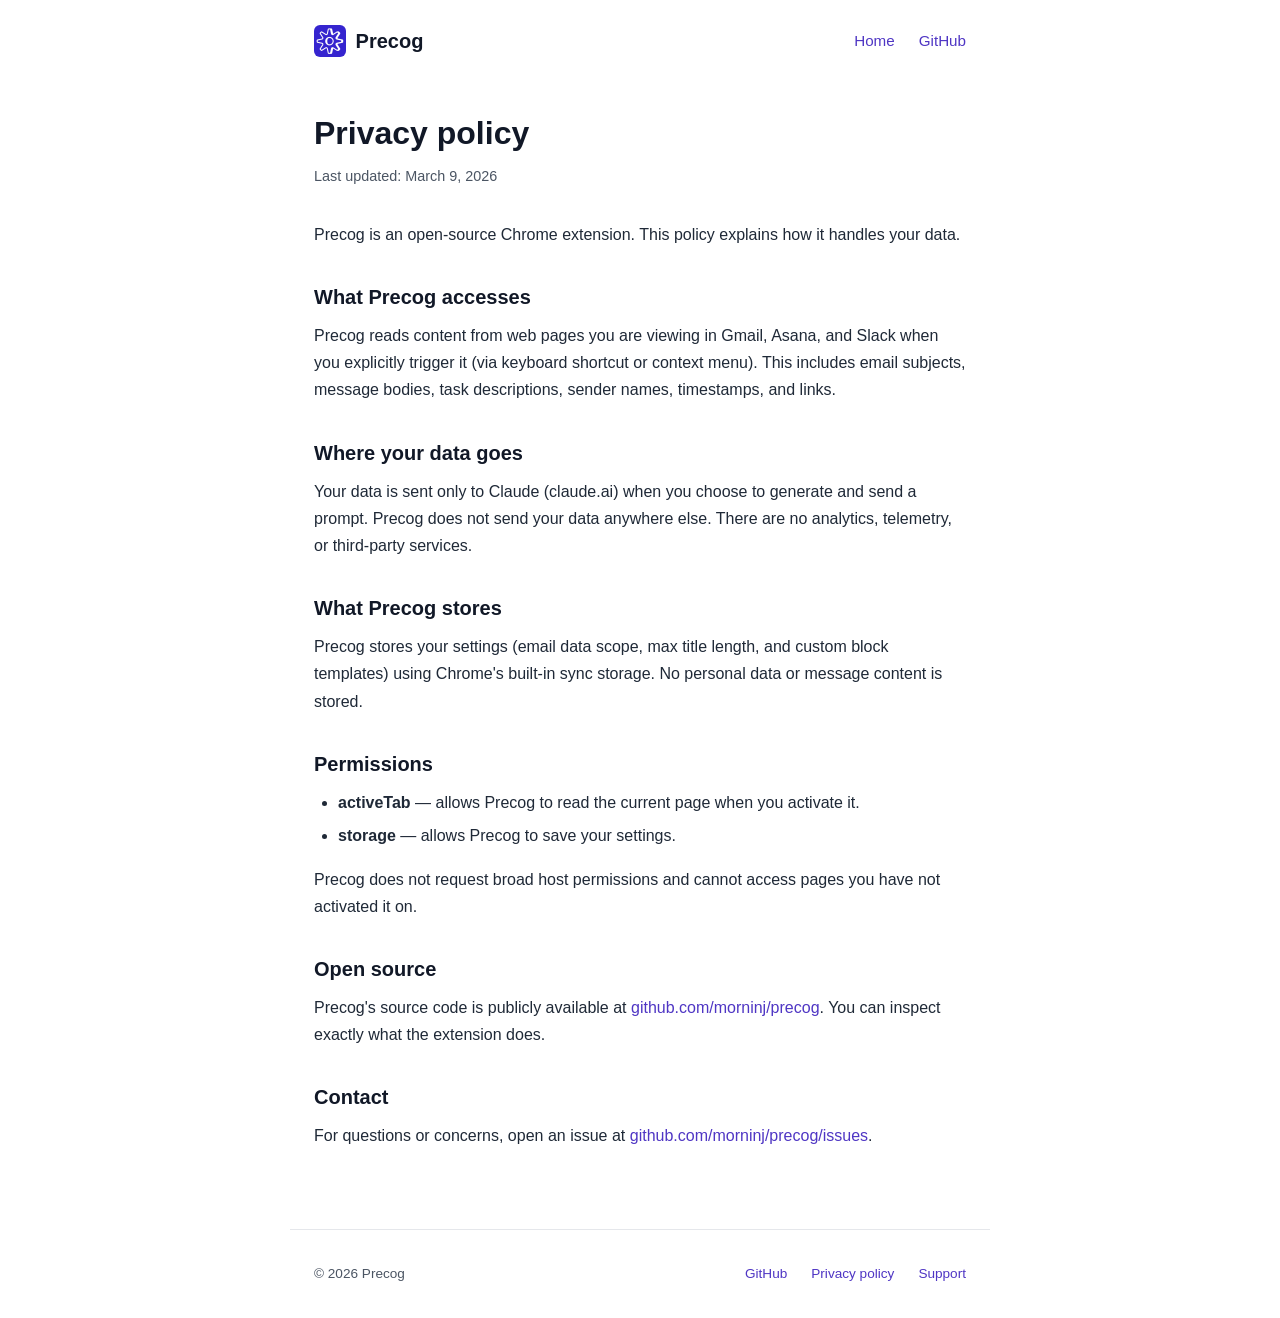
==== docs/privacy.html @ 5b80348d "Add GitHub Pages landing page and screenshot" ====
<!DOCTYPE html>
<html lang="en">
<head>
  <meta charset="UTF-8">
  <meta name="viewport" content="width=device-width, initial-scale=1.0">
  <title>Privacy Policy — Precog</title>
  <style>
    * { margin: 0; padding: 0; box-sizing: border-box; }

    :root {
      --purple: #4f36c4;
      --purple-dark: #3b28a0;
      --gray-50: #f9fafb;
      --gray-100: #f3f4f6;
      --gray-200: #e5e7eb;
      --gray-600: #4b5563;
      --gray-800: #1f2937;
      --gray-900: #111827;
    }

    body {
      font-family: -apple-system, BlinkMacSystemFont, "Segoe UI", Roboto, sans-serif;
      color: var(--gray-800);
      line-height: 1.7;
    }

    a { color: var(--purple); text-decoration: none; }
    a:hover { text-decoration: underline; }

    header {
      display: flex;
      align-items: center;
      justify-content: space-between;
      max-width: 700px;
      margin: 0 auto;
      padding: 1.5rem 1.5rem 0;
    }

    .logo {
      display: flex;
      align-items: center;
      gap: 0.6rem;
      font-size: 1.25rem;
      font-weight: 700;
      color: var(--gray-900);
    }

    .logo img { width: 32px; height: 32px; border-radius: 6px; }

    header nav { display: flex; gap: 1.5rem; font-size: 0.95rem; }

    main {
      max-width: 700px;
      margin: 0 auto;
      padding: 3rem 1.5rem 4rem;
    }

    h1 {
      font-size: 2rem;
      font-weight: 800;
      color: var(--gray-900);
      margin-bottom: 0.25rem;
    }

    .updated {
      color: var(--gray-600);
      font-size: 0.9rem;
      margin-bottom: 2rem;
    }

    h2 {
      font-size: 1.25rem;
      font-weight: 700;
      color: var(--gray-900);
      margin-top: 2rem;
      margin-bottom: 0.5rem;
    }

    p { margin-bottom: 1rem; color: var(--gray-800); }

    ul {
      margin-bottom: 1rem;
      padding-left: 1.5rem;
    }

    li { margin-bottom: 0.4rem; }

    footer {
      max-width: 700px;
      margin: 0 auto;
      padding: 2rem 1.5rem;
      border-top: 1px solid var(--gray-200);
      font-size: 0.85rem;
      color: var(--gray-600);
      display: flex;
      justify-content: space-between;
      flex-wrap: wrap;
      gap: 1rem;
    }

    footer nav { display: flex; gap: 1.5rem; }

    @media (max-width: 600px) {
      header { flex-direction: column; gap: 0.75rem; }
      footer { flex-direction: column; text-align: center; }
    }
  </style>
</head>
<body>

  <header>
    <a href="index.html" class="logo">
      <img src="icon.png" alt="Precog icon">
      Precog
    </a>
    <nav>
      <a href="index.html">Home</a>
      <a href="https://github.com/morninj/precog">GitHub</a>
    </nav>
  </header>

  <main>
    <h1>Privacy policy</h1>
    <p class="updated">Last updated: March 9, 2026</p>

    <p>Precog is an open-source Chrome extension. This policy explains how it handles your data.</p>

    <h2>What Precog accesses</h2>
    <p>Precog reads content from web pages you are viewing in Gmail, Asana, and Slack when you explicitly trigger it (via keyboard shortcut or context menu). This includes email subjects, message bodies, task descriptions, sender names, timestamps, and links.</p>

    <h2>Where your data goes</h2>
    <p>Your data is sent only to Claude (claude.ai) when you choose to generate and send a prompt. Precog does not send your data anywhere else. There are no analytics, telemetry, or third-party services.</p>

    <h2>What Precog stores</h2>
    <p>Precog stores your settings (email data scope, max title length, and custom block templates) using Chrome's built-in sync storage. No personal data or message content is stored.</p>

    <h2>Permissions</h2>
    <ul>
      <li><strong>activeTab</strong> — allows Precog to read the current page when you activate it.</li>
      <li><strong>storage</strong> — allows Precog to save your settings.</li>
    </ul>
    <p>Precog does not request broad host permissions and cannot access pages you have not activated it on.</p>

    <h2>Open source</h2>
    <p>Precog's source code is publicly available at <a href="https://github.com/morninj/precog">github.com/morninj/precog</a>. You can inspect exactly what the extension does.</p>

    <h2>Contact</h2>
    <p>For questions or concerns, open an issue at <a href="https://github.com/morninj/precog/issues">github.com/morninj/precog/issues</a>.</p>
  </main>

  <footer>
    <span>&copy; 2026 Precog</span>
    <nav>
      <a href="https://github.com/morninj/precog">GitHub</a>
      <a href="privacy.html">Privacy policy</a>
      <a href="https://github.com/morninj/precog/issues">Support</a>
    </nav>
  </footer>

</body>
</html>
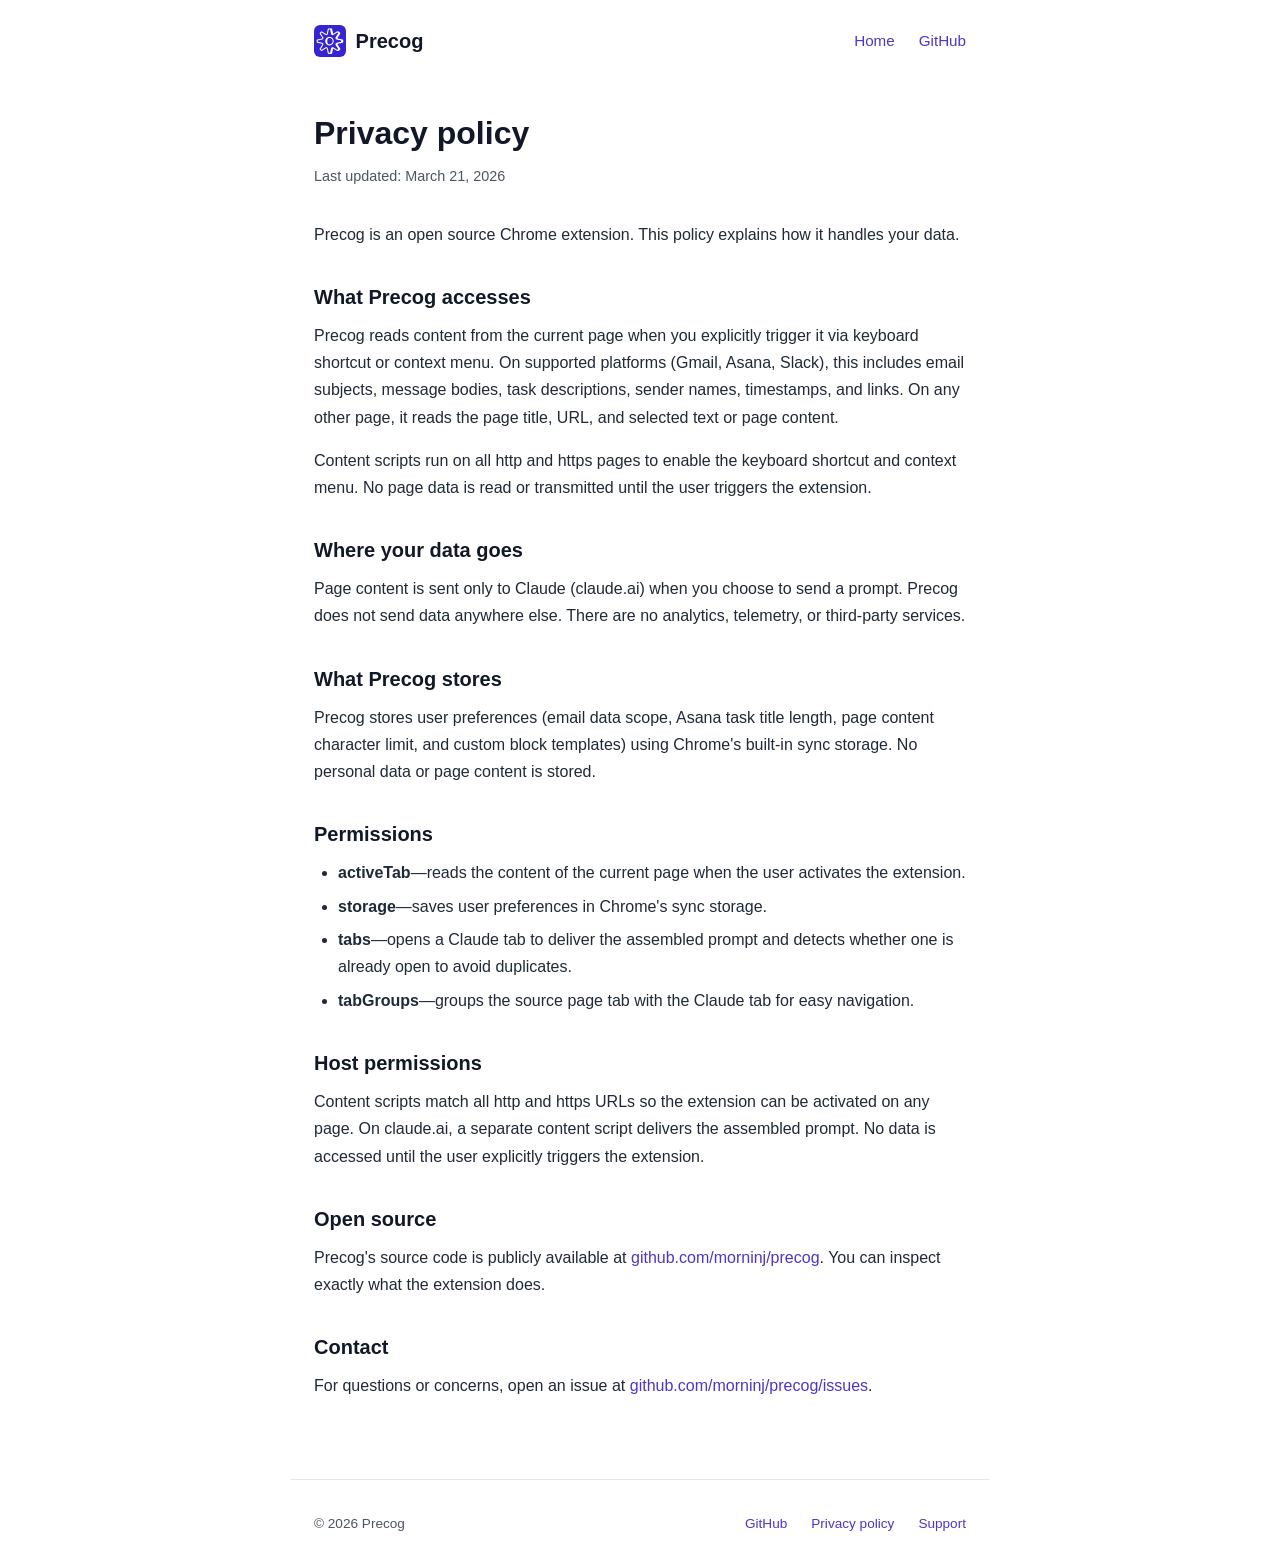
==== commit 22b863c1: "Update privacy policy with all permissions and host permissions" ====
--- a/docs/privacy.html
+++ b/docs/privacy.html
@@ -121,25 +121,30 @@
 
   <main>
     <h1>Privacy policy</h1>
-    <p class="updated">Last updated: March 9, 2026</p>
+    <p class="updated">Last updated: March 21, 2026</p>
 
-    <p>Precog is an open-source Chrome extension. This policy explains how it handles your data.</p>
+    <p>Precog is an open source Chrome extension. This policy explains how it handles your data.</p>
 
     <h2>What Precog accesses</h2>
-    <p>Precog reads content from web pages you are viewing in Gmail, Asana, and Slack when you explicitly trigger it (via keyboard shortcut or context menu). This includes email subjects, message bodies, task descriptions, sender names, timestamps, and links.</p>
+    <p>Precog reads content from the current page when you explicitly trigger it via keyboard shortcut or context menu. On supported platforms (Gmail, Asana, Slack), this includes email subjects, message bodies, task descriptions, sender names, timestamps, and links. On any other page, it reads the page title, URL, and selected text or page content.</p>
+    <p>Content scripts run on all http and https pages to enable the keyboard shortcut and context menu. No page data is read or transmitted until the user triggers the extension.</p>
 
     <h2>Where your data goes</h2>
-    <p>Your data is sent only to Claude (claude.ai) when you choose to generate and send a prompt. Precog does not send your data anywhere else. There are no analytics, telemetry, or third-party services.</p>
+    <p>Page content is sent only to Claude (claude.ai) when you choose to send a prompt. Precog does not send data anywhere else. There are no analytics, telemetry, or third-party services.</p>
 
     <h2>What Precog stores</h2>
-    <p>Precog stores your settings (email data scope, max title length, and custom block templates) using Chrome's built-in sync storage. No personal data or message content is stored.</p>
+    <p>Precog stores user preferences (email data scope, Asana task title length, page content character limit, and custom block templates) using Chrome's built-in sync storage. No personal data or page content is stored.</p>
 
     <h2>Permissions</h2>
     <ul>
-      <li><strong>activeTab</strong> — allows Precog to read the current page when you activate it.</li>
-      <li><strong>storage</strong> — allows Precog to save your settings.</li>
+      <li><strong>activeTab</strong>—reads the content of the current page when the user activates the extension.</li>
+      <li><strong>storage</strong>—saves user preferences in Chrome's sync storage.</li>
+      <li><strong>tabs</strong>—opens a Claude tab to deliver the assembled prompt and detects whether one is already open to avoid duplicates.</li>
+      <li><strong>tabGroups</strong>—groups the source page tab with the Claude tab for easy navigation.</li>
     </ul>
-    <p>Precog does not request broad host permissions and cannot access pages you have not activated it on.</p>
+
+    <h2>Host permissions</h2>
+    <p>Content scripts match all http and https URLs so the extension can be activated on any page. On claude.ai, a separate content script delivers the assembled prompt. No data is accessed until the user explicitly triggers the extension.</p>
 
     <h2>Open source</h2>
     <p>Precog's source code is publicly available at <a href="https://github.com/morninj/precog">github.com/morninj/precog</a>. You can inspect exactly what the extension does.</p>
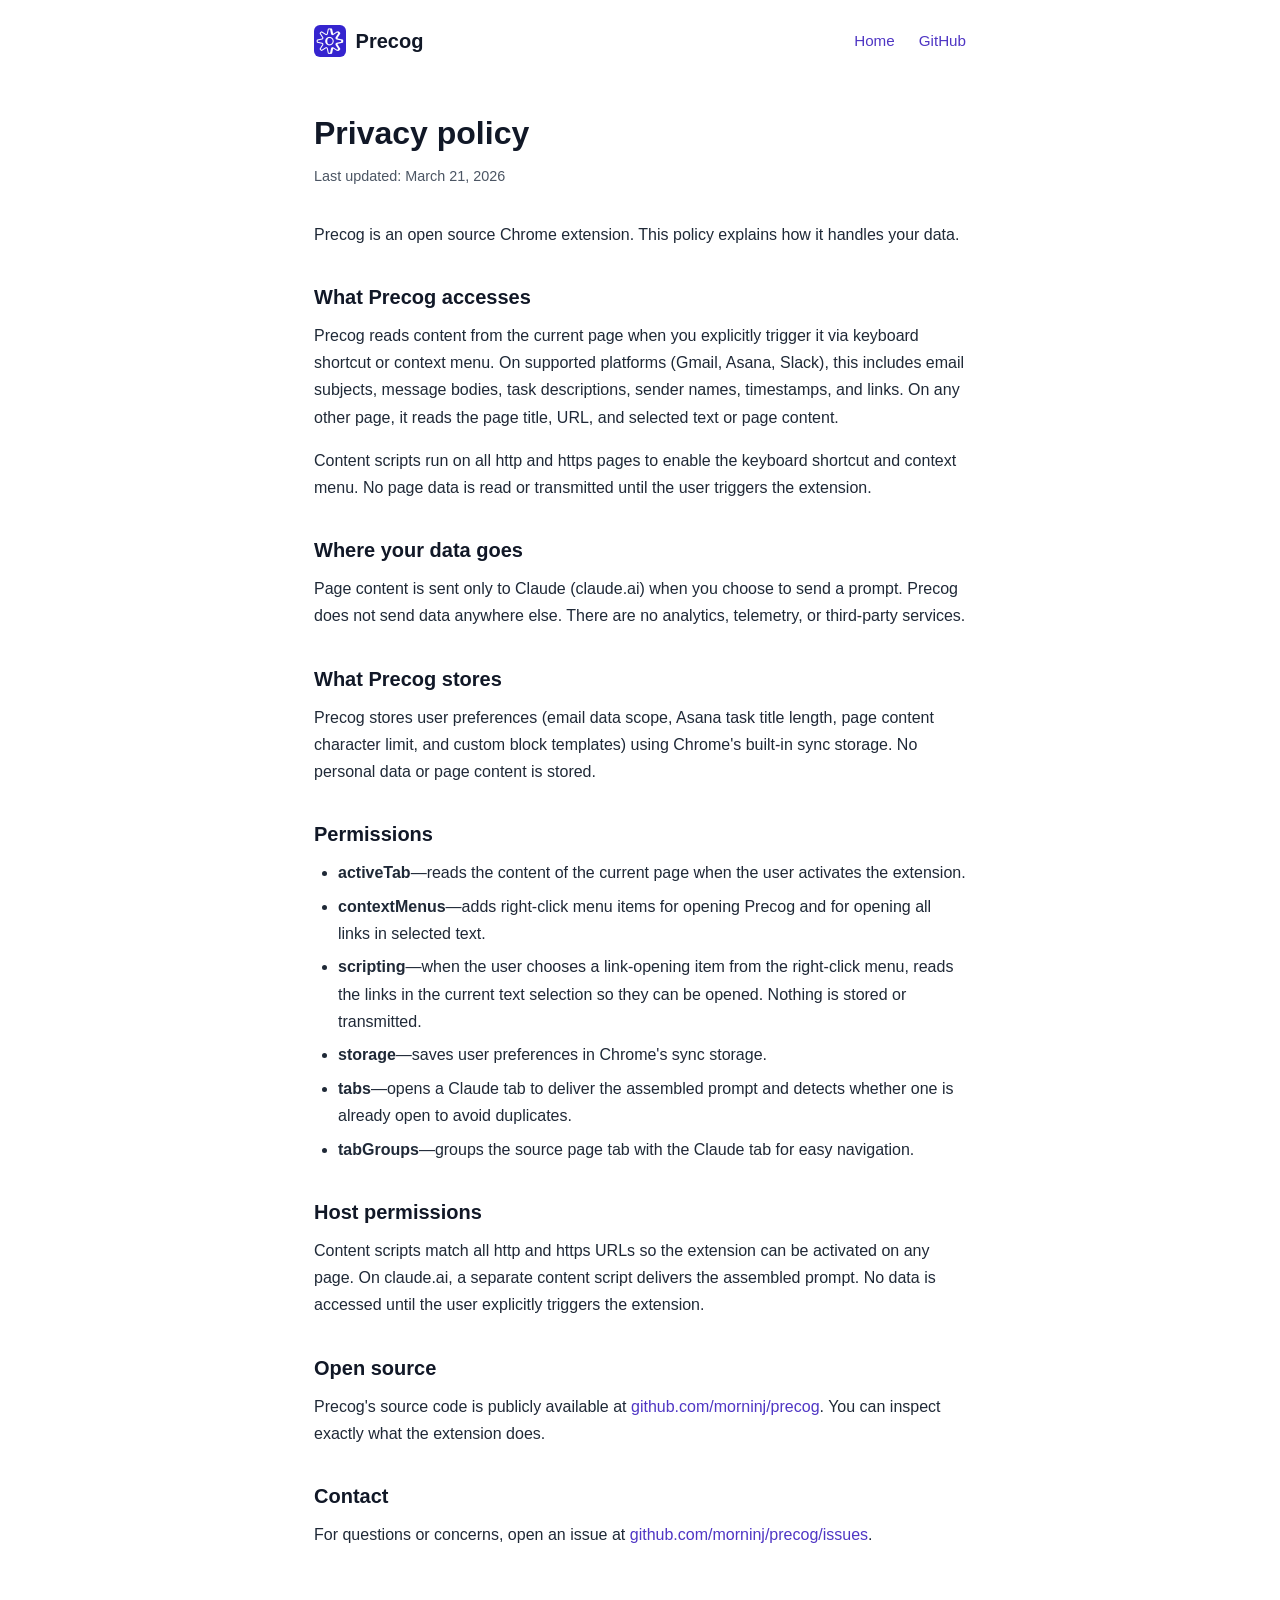
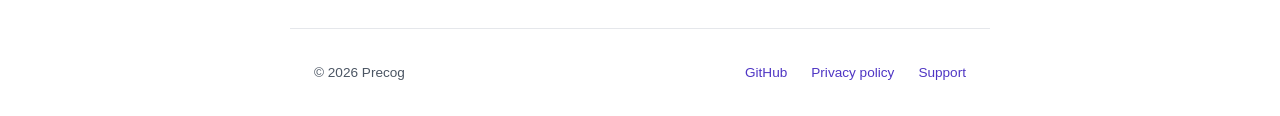
==== commit c83adc17: "Document contextMenus and scripting permissions in privacy policy Co-Authored-By: Claude Opus 5.5 <n" ====
--- a/docs/privacy.html
+++ b/docs/privacy.html
@@ -138,6 +138,8 @@
     <h2>Permissions</h2>
     <ul>
       <li><strong>activeTab</strong>—reads the content of the current page when the user activates the extension.</li>
+      <li><strong>contextMenus</strong>—adds right-click menu items for opening Precog and for opening all links in selected text.</li>
+      <li><strong>scripting</strong>—when the user chooses a link-opening item from the right-click menu, reads the links in the current text selection so they can be opened. Nothing is stored or transmitted.</li>
       <li><strong>storage</strong>—saves user preferences in Chrome's sync storage.</li>
       <li><strong>tabs</strong>—opens a Claude tab to deliver the assembled prompt and detects whether one is already open to avoid duplicates.</li>
       <li><strong>tabGroups</strong>—groups the source page tab with the Claude tab for easy navigation.</li>
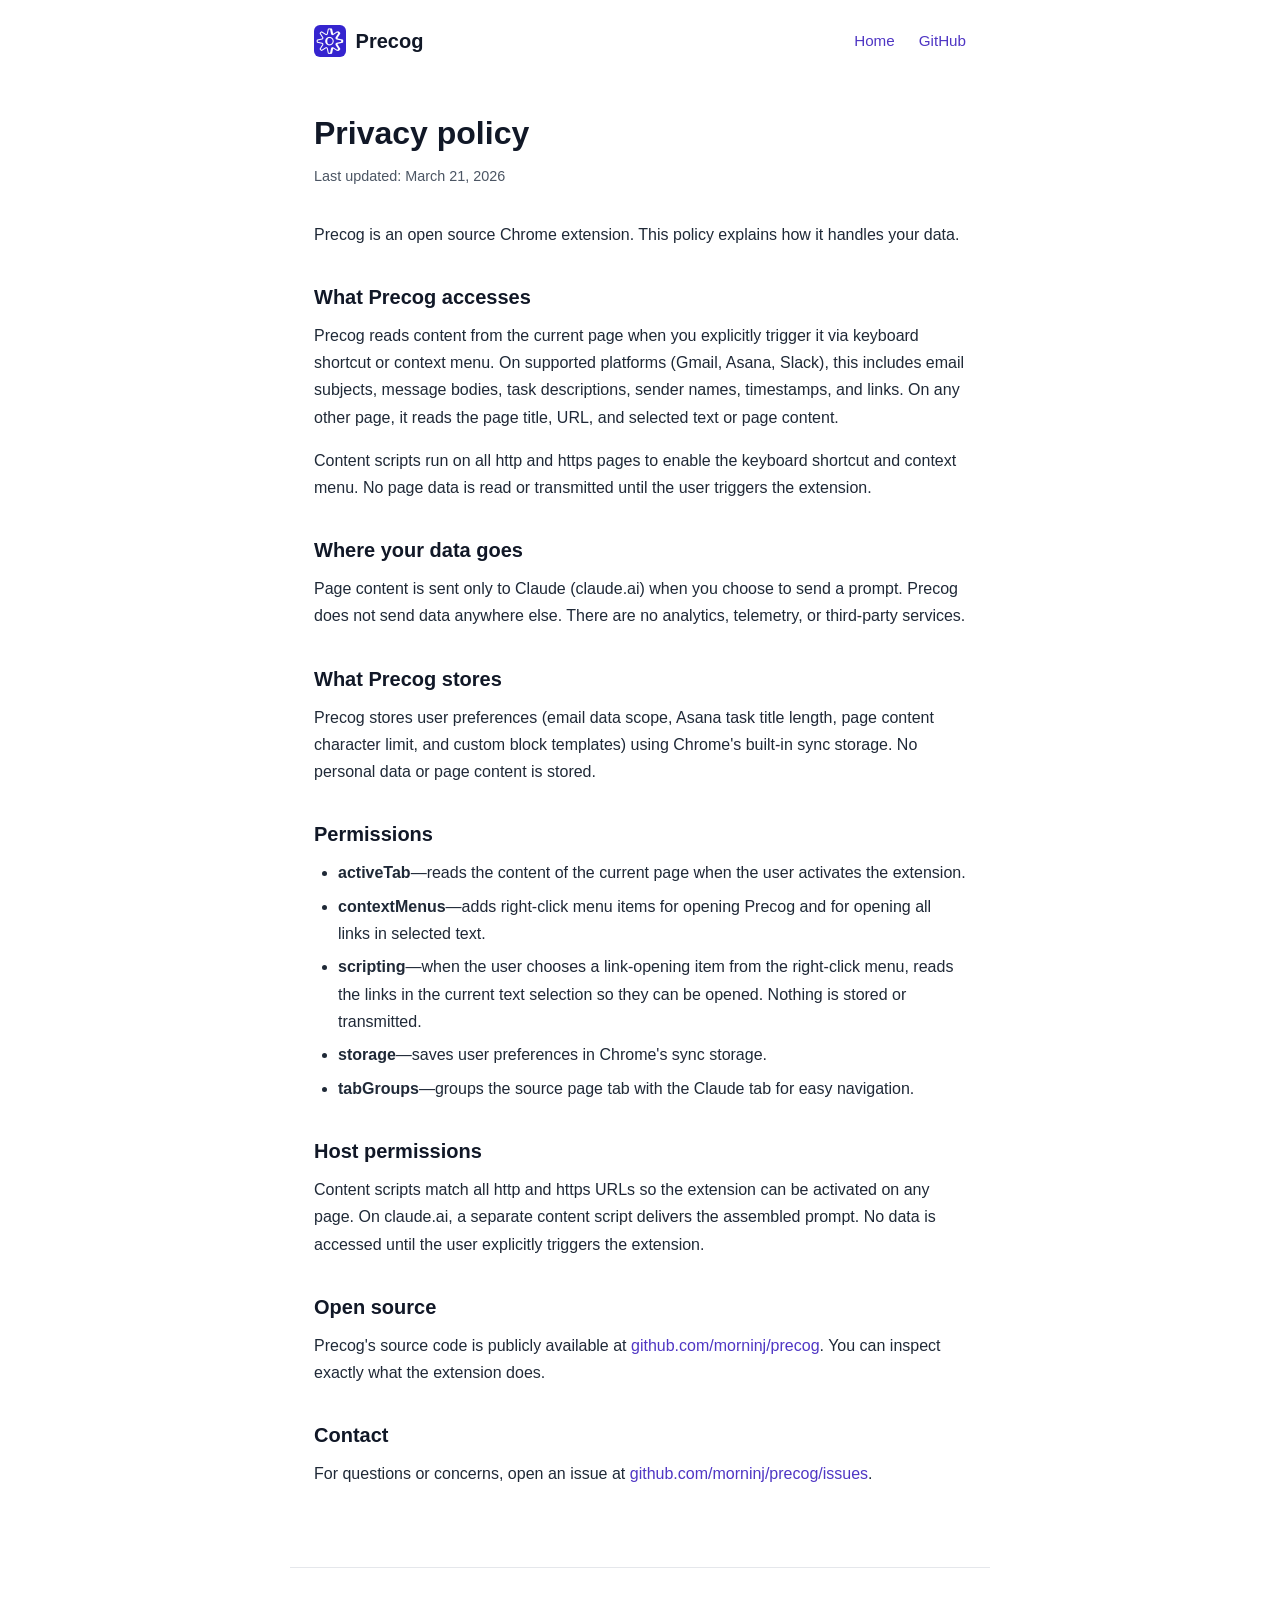
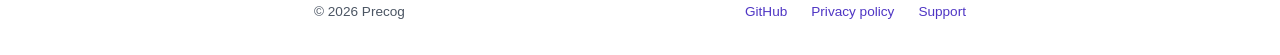
==== commit a4de6a40: "Remove unused tabs permission The tabs APIs we call (create, query, sendMessage, duplicate, group) d" ====
--- a/docs/privacy.html
+++ b/docs/privacy.html
@@ -141,7 +141,6 @@
       <li><strong>contextMenus</strong>—adds right-click menu items for opening Precog and for opening all links in selected text.</li>
       <li><strong>scripting</strong>—when the user chooses a link-opening item from the right-click menu, reads the links in the current text selection so they can be opened. Nothing is stored or transmitted.</li>
       <li><strong>storage</strong>—saves user preferences in Chrome's sync storage.</li>
-      <li><strong>tabs</strong>—opens a Claude tab to deliver the assembled prompt and detects whether one is already open to avoid duplicates.</li>
       <li><strong>tabGroups</strong>—groups the source page tab with the Claude tab for easy navigation.</li>
     </ul>
 
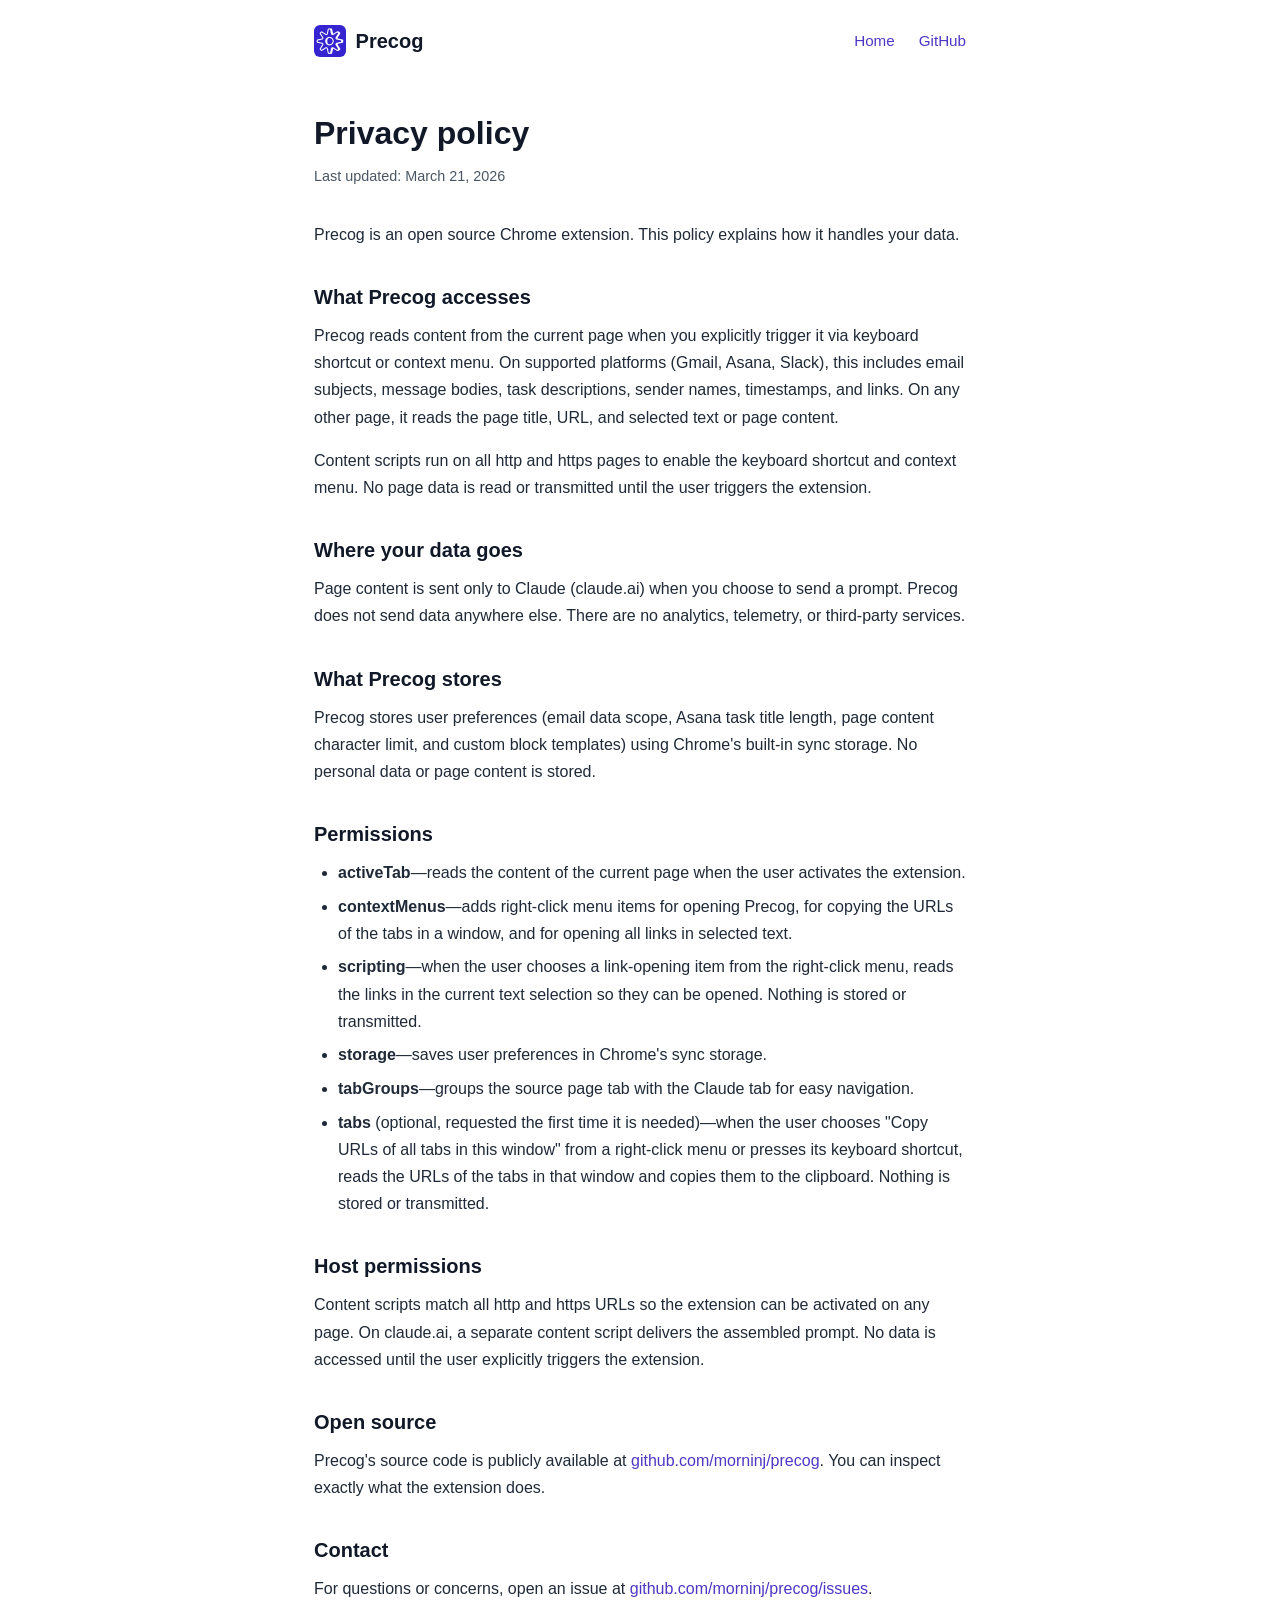
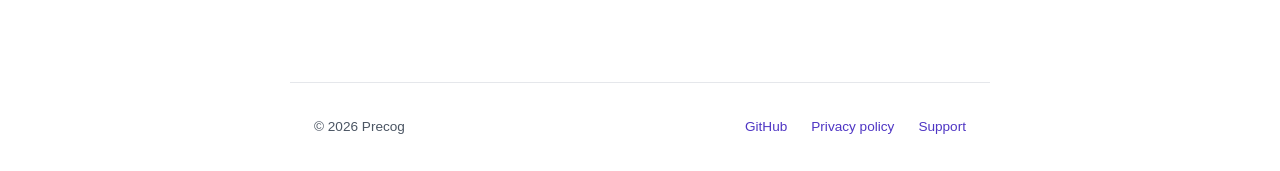
==== commit aa1d0efe: "Add command to copy URLs of all tabs in a window Available from the page and toolbar-icon right-clic" ====
--- a/docs/privacy.html
+++ b/docs/privacy.html
@@ -138,10 +138,11 @@
     <h2>Permissions</h2>
     <ul>
       <li><strong>activeTab</strong>—reads the content of the current page when the user activates the extension.</li>
-      <li><strong>contextMenus</strong>—adds right-click menu items for opening Precog and for opening all links in selected text.</li>
+      <li><strong>contextMenus</strong>—adds right-click menu items for opening Precog, for copying the URLs of the tabs in a window, and for opening all links in selected text.</li>
       <li><strong>scripting</strong>—when the user chooses a link-opening item from the right-click menu, reads the links in the current text selection so they can be opened. Nothing is stored or transmitted.</li>
       <li><strong>storage</strong>—saves user preferences in Chrome's sync storage.</li>
       <li><strong>tabGroups</strong>—groups the source page tab with the Claude tab for easy navigation.</li>
+      <li><strong>tabs</strong> (optional, requested the first time it is needed)—when the user chooses "Copy URLs of all tabs in this window" from a right-click menu or presses its keyboard shortcut, reads the URLs of the tabs in that window and copies them to the clipboard. Nothing is stored or transmitted.</li>
     </ul>
 
     <h2>Host permissions</h2>
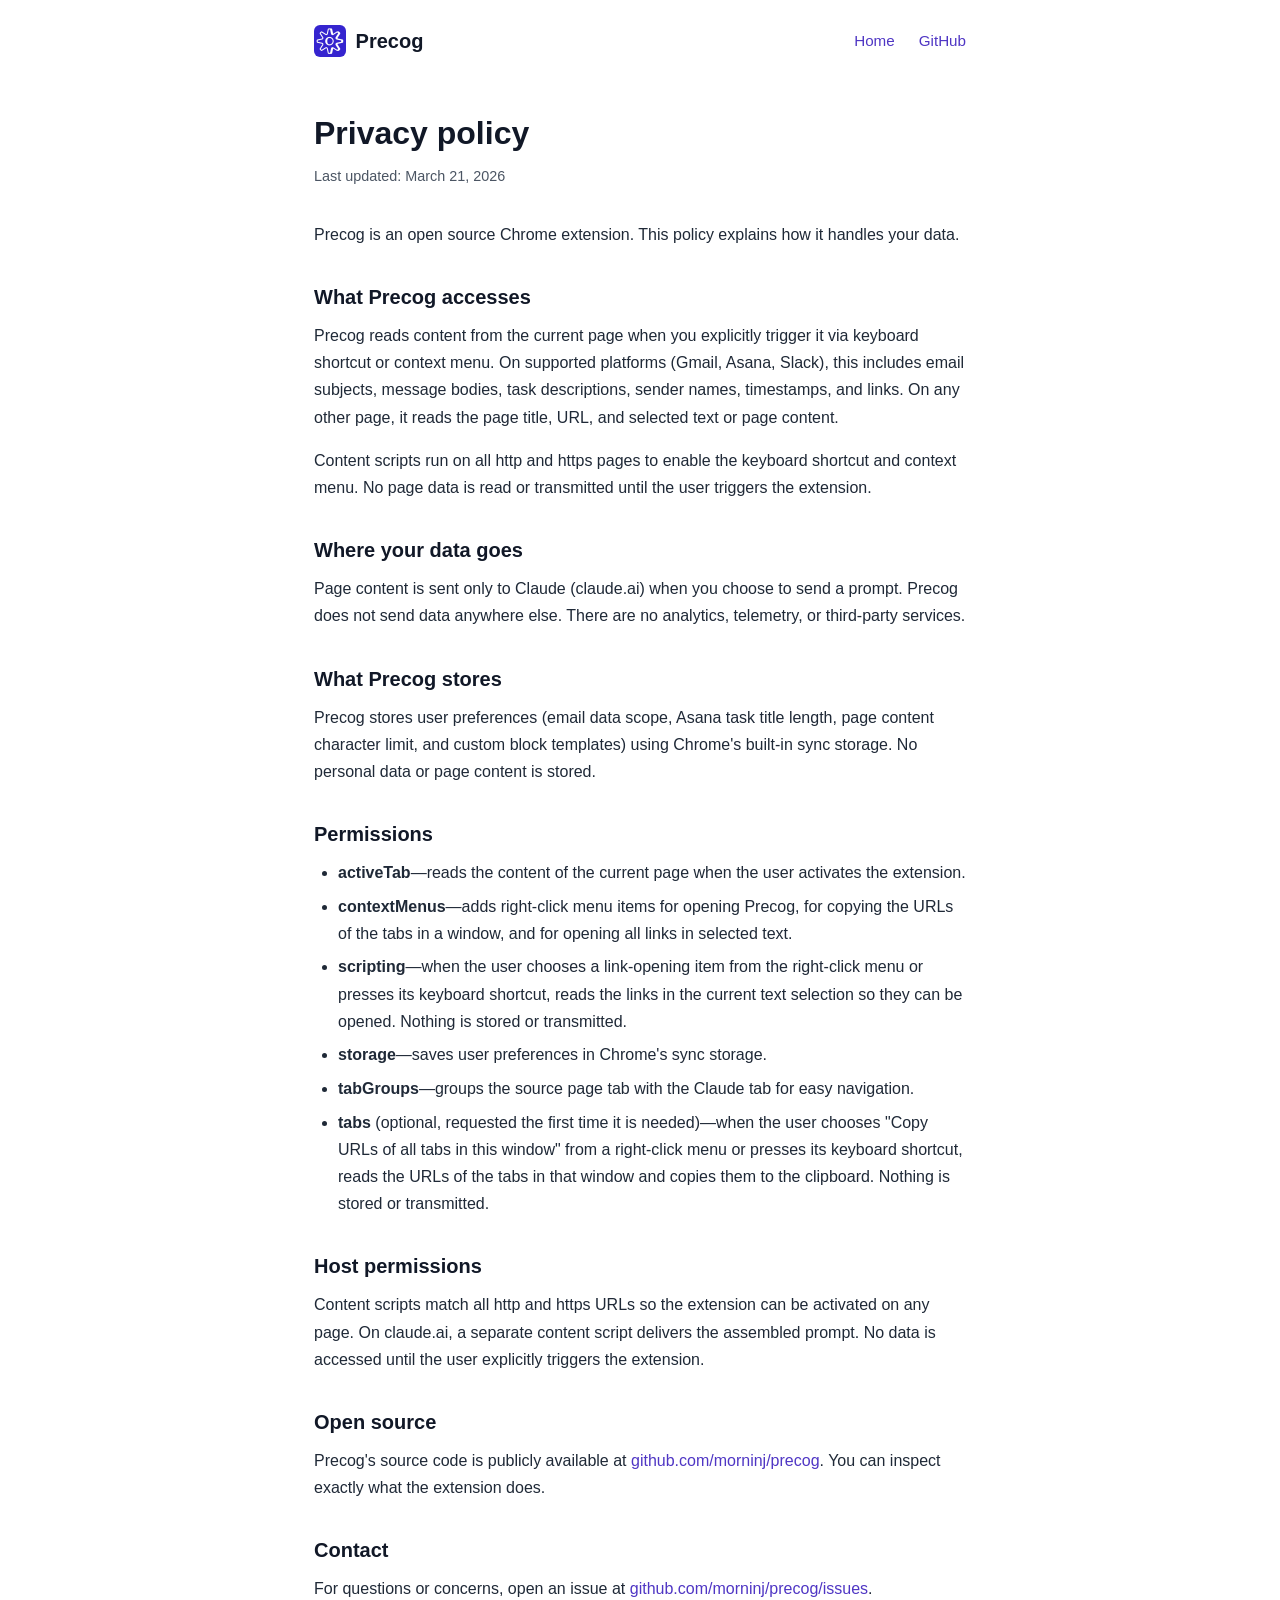
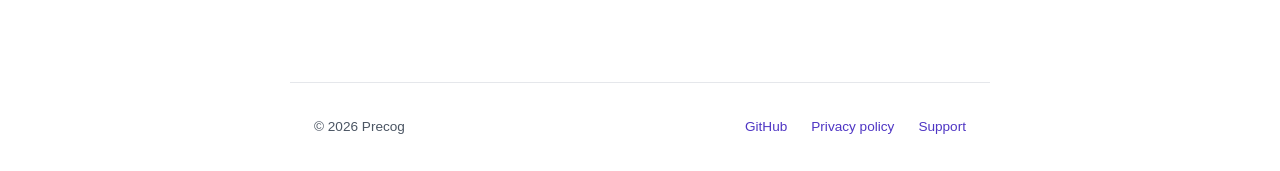
==== commit aeaa1d3d: "Add shortcut to open selected links as tabs in a new window Ctrl+Cmd+W on Mac, Alt+Shift+W elsewhere" ====
--- a/docs/privacy.html
+++ b/docs/privacy.html
@@ -139,7 +139,7 @@
     <ul>
       <li><strong>activeTab</strong>—reads the content of the current page when the user activates the extension.</li>
       <li><strong>contextMenus</strong>—adds right-click menu items for opening Precog, for copying the URLs of the tabs in a window, and for opening all links in selected text.</li>
-      <li><strong>scripting</strong>—when the user chooses a link-opening item from the right-click menu, reads the links in the current text selection so they can be opened. Nothing is stored or transmitted.</li>
+      <li><strong>scripting</strong>—when the user chooses a link-opening item from the right-click menu or presses its keyboard shortcut, reads the links in the current text selection so they can be opened. Nothing is stored or transmitted.</li>
       <li><strong>storage</strong>—saves user preferences in Chrome's sync storage.</li>
       <li><strong>tabGroups</strong>—groups the source page tab with the Claude tab for easy navigation.</li>
       <li><strong>tabs</strong> (optional, requested the first time it is needed)—when the user chooses "Copy URLs of all tabs in this window" from a right-click menu or presses its keyboard shortcut, reads the URLs of the tabs in that window and copies them to the clipboard. Nothing is stored or transmitted.</li>
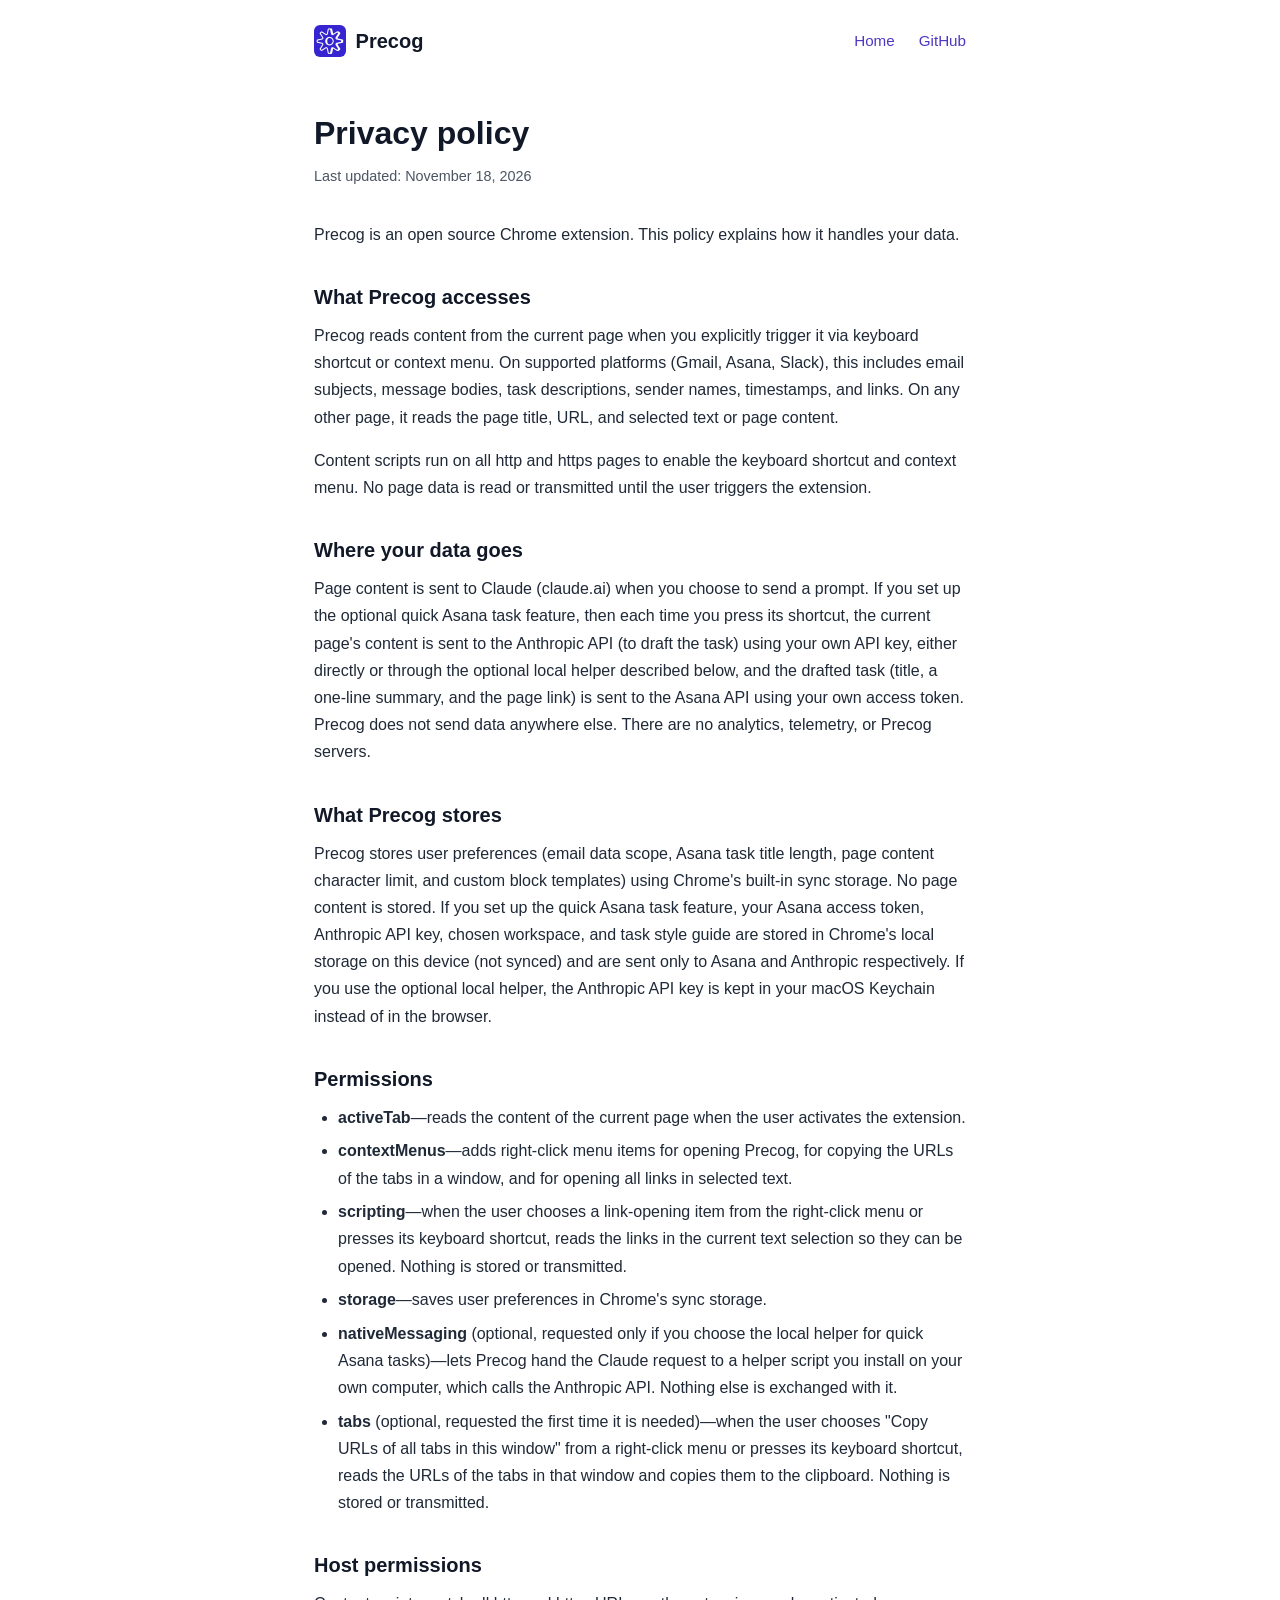
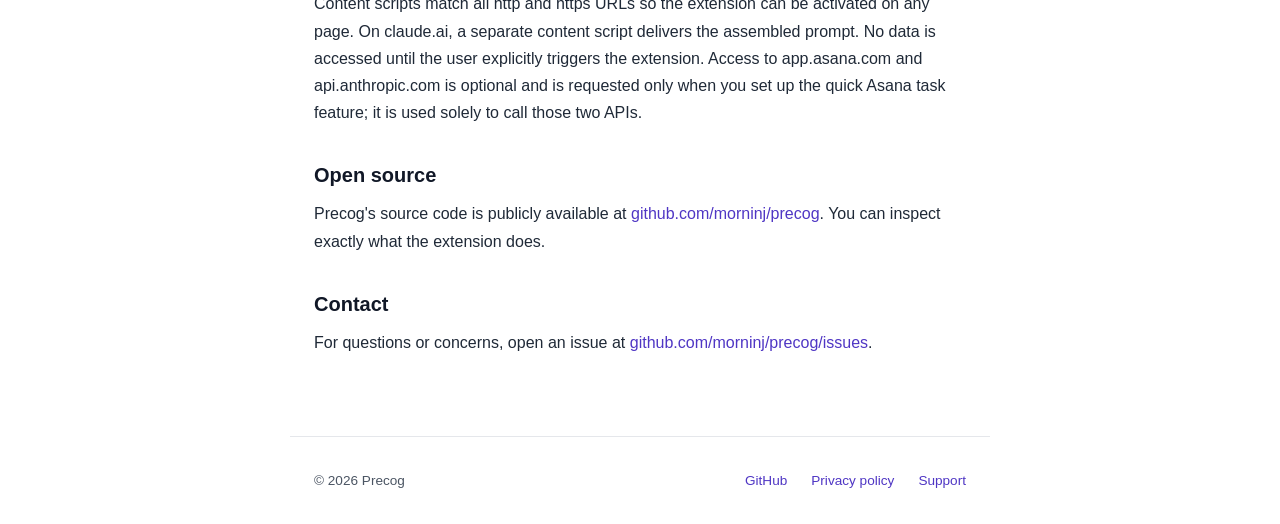
==== commit 2e9be3f6: "Add quick Asana task shortcut with optional local helper One shortcut turns the current page, email " ====
--- a/docs/privacy.html
+++ b/docs/privacy.html
@@ -121,7 +121,7 @@
 
   <main>
     <h1>Privacy policy</h1>
-    <p class="updated">Last updated: March 21, 2026</p>
+    <p class="updated">Last updated: November 18, 2026</p>
 
     <p>Precog is an open source Chrome extension. This policy explains how it handles your data.</p>
 
@@ -130,10 +130,10 @@
     <p>Content scripts run on all http and https pages to enable the keyboard shortcut and context menu. No page data is read or transmitted until the user triggers the extension.</p>
 
     <h2>Where your data goes</h2>
-    <p>Page content is sent only to Claude (claude.ai) when you choose to send a prompt. Precog does not send data anywhere else. There are no analytics, telemetry, or third-party services.</p>
+    <p>Page content is sent to Claude (claude.ai) when you choose to send a prompt. If you set up the optional quick Asana task feature, then each time you press its shortcut, the current page's content is sent to the Anthropic API (to draft the task) using your own API key, either directly or through the optional local helper described below, and the drafted task (title, a one-line summary, and the page link) is sent to the Asana API using your own access token. Precog does not send data anywhere else. There are no analytics, telemetry, or Precog servers.</p>
 
     <h2>What Precog stores</h2>
-    <p>Precog stores user preferences (email data scope, Asana task title length, page content character limit, and custom block templates) using Chrome's built-in sync storage. No personal data or page content is stored.</p>
+    <p>Precog stores user preferences (email data scope, Asana task title length, page content character limit, and custom block templates) using Chrome's built-in sync storage. No page content is stored. If you set up the quick Asana task feature, your Asana access token, Anthropic API key, chosen workspace, and task style guide are stored in Chrome's local storage on this device (not synced) and are sent only to Asana and Anthropic respectively. If you use the optional local helper, the Anthropic API key is kept in your macOS Keychain instead of in the browser.</p>
 
     <h2>Permissions</h2>
     <ul>
@@ -141,12 +141,12 @@
       <li><strong>contextMenus</strong>—adds right-click menu items for opening Precog, for copying the URLs of the tabs in a window, and for opening all links in selected text.</li>
       <li><strong>scripting</strong>—when the user chooses a link-opening item from the right-click menu or presses its keyboard shortcut, reads the links in the current text selection so they can be opened. Nothing is stored or transmitted.</li>
       <li><strong>storage</strong>—saves user preferences in Chrome's sync storage.</li>
-      <li><strong>tabGroups</strong>—groups the source page tab with the Claude tab for easy navigation.</li>
+      <li><strong>nativeMessaging</strong> (optional, requested only if you choose the local helper for quick Asana tasks)—lets Precog hand the Claude request to a helper script you install on your own computer, which calls the Anthropic API. Nothing else is exchanged with it.</li>
       <li><strong>tabs</strong> (optional, requested the first time it is needed)—when the user chooses "Copy URLs of all tabs in this window" from a right-click menu or presses its keyboard shortcut, reads the URLs of the tabs in that window and copies them to the clipboard. Nothing is stored or transmitted.</li>
     </ul>
 
     <h2>Host permissions</h2>
-    <p>Content scripts match all http and https URLs so the extension can be activated on any page. On claude.ai, a separate content script delivers the assembled prompt. No data is accessed until the user explicitly triggers the extension.</p>
+    <p>Content scripts match all http and https URLs so the extension can be activated on any page. On claude.ai, a separate content script delivers the assembled prompt. No data is accessed until the user explicitly triggers the extension. Access to app.asana.com and api.anthropic.com is optional and is requested only when you set up the quick Asana task feature; it is used solely to call those two APIs.</p>
 
     <h2>Open source</h2>
     <p>Precog's source code is publicly available at <a href="https://github.com/morninj/precog">github.com/morninj/precog</a>. You can inspect exactly what the extension does.</p>
